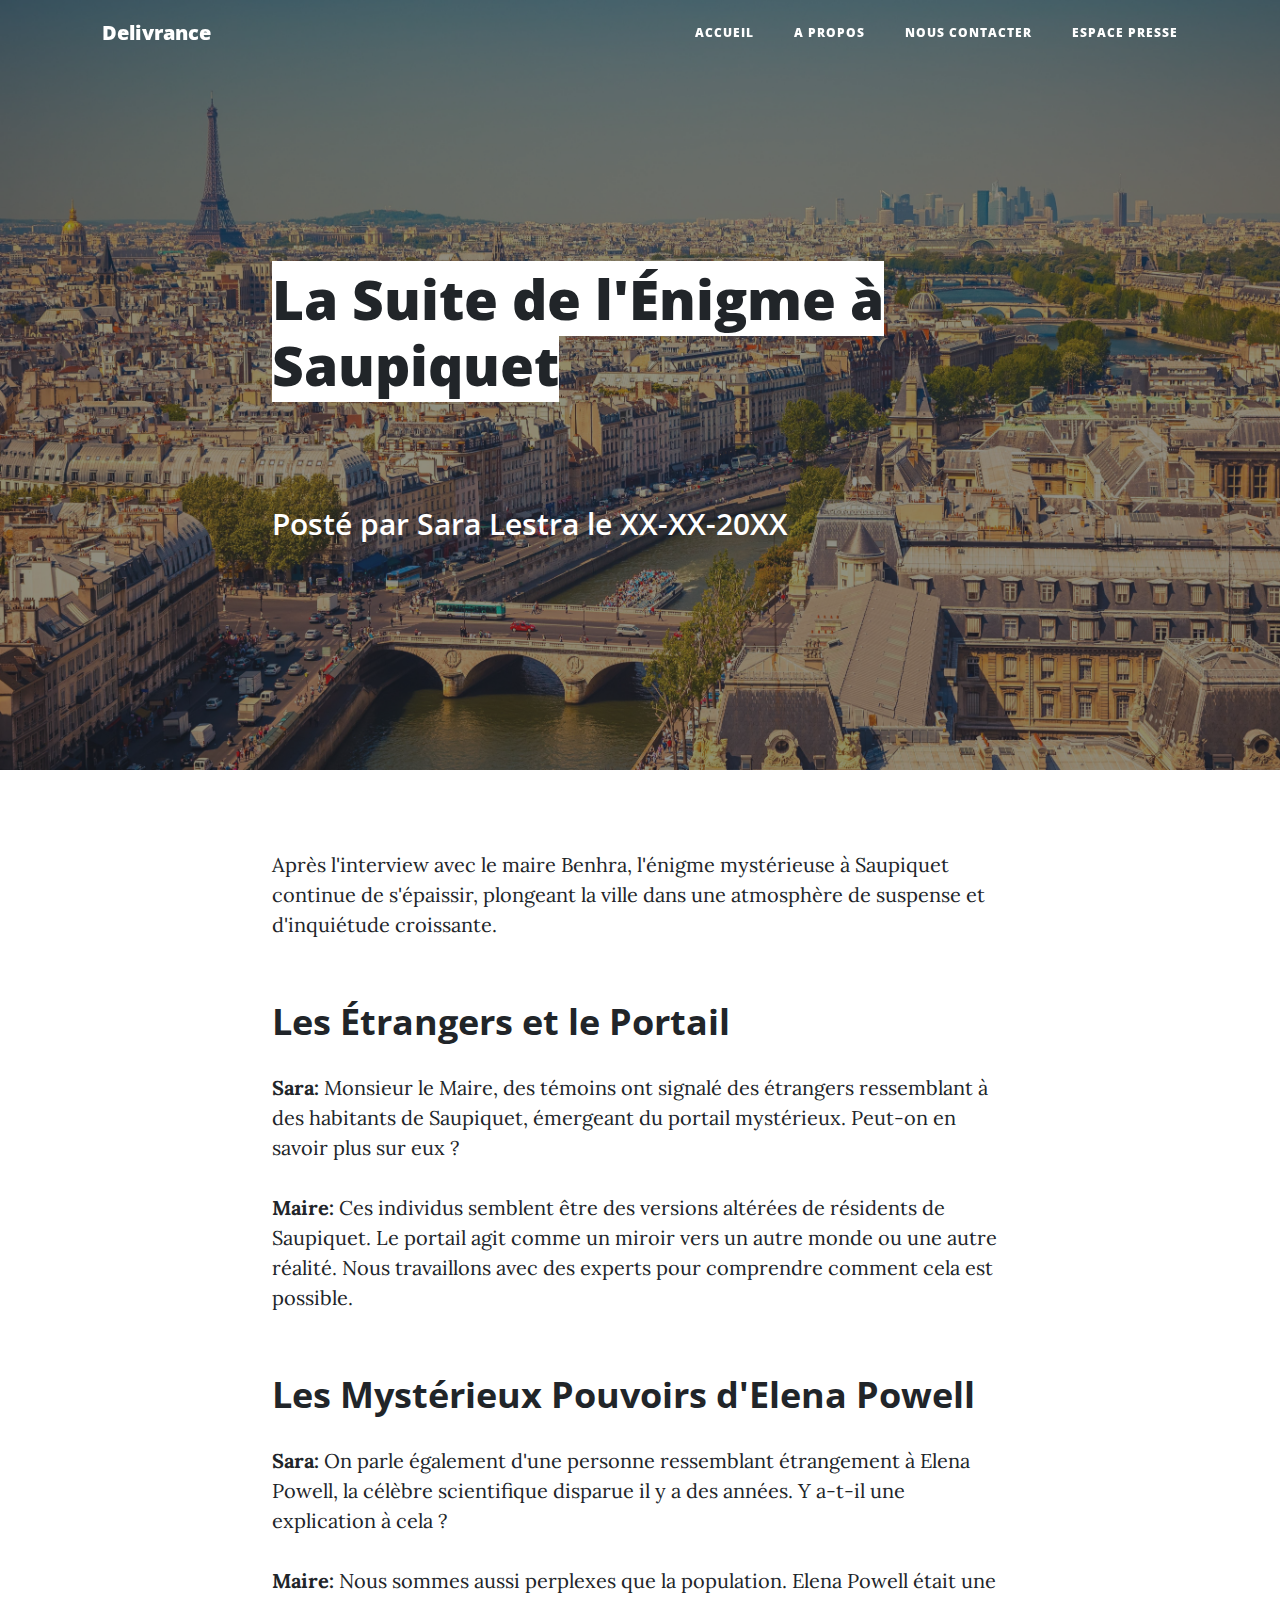
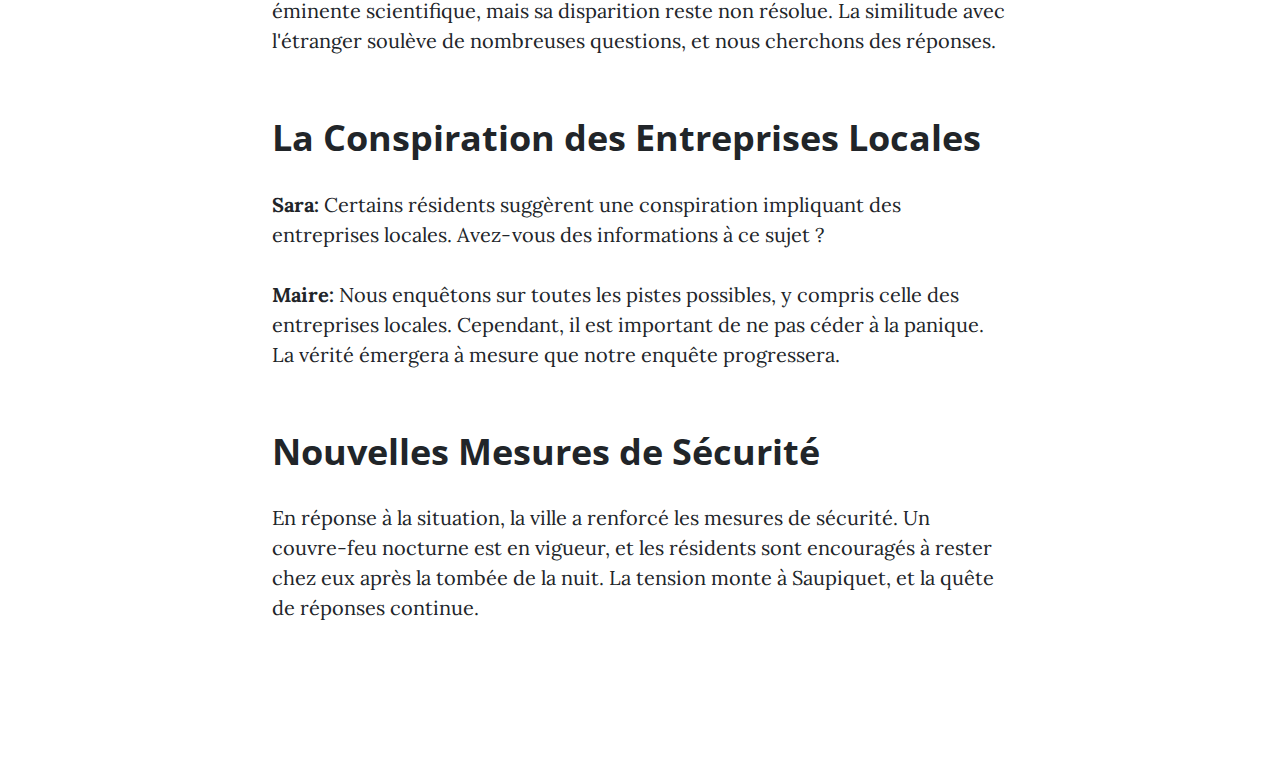
==== post-5.html @ 52b5d14c "Add context to post_5" ====
<!DOCTYPE html>
<html lang="en">
<head>
    <meta charset="utf-8">
    <meta name="viewport" content="width=device-width, initial-scale=1.0, shrink-to-fit=no">
    <title>Suite de l'Énigme à Saupiquet</title>
    <meta name="description" content="De mystérieux trous à Saupiquet">
    <link rel="stylesheet" href="assets/bootstrap/css/bootstrap.min.css">
    <link rel="stylesheet" href="https://fonts.googleapis.com/css?family=Open+Sans:300italic,400italic,600italic,700italic,800italic,400,300,600,700,800&amp;display=swap">
    <link rel="stylesheet" href="https://fonts.googleapis.com/css?family=Lora:400,700,400italic,700italic&amp;display=swap">
    <link rel="stylesheet" href="assets/fonts/font-awesome.min.css">
</head>

<body>
    <nav class="navbar navbar-light navbar-expand-lg fixed-top" id="mainNav">
        <div class="container"><a class="navbar-brand" href="index.html">Delivrance</a><button data-bs-toggle="collapse" data-bs-target="#navbarResponsive" class="navbar-toggler" aria-controls="navbarResponsive" aria-expanded="false" aria-label="Toggle navigation"><i class="fa fa-bars"></i></button>
            <div class="collapse navbar-collapse" id="navbarResponsive">
                <ul class="navbar-nav ms-auto">
                    <li class="nav-item"><a class="nav-link" href="index.html">Accueil</a></li>
                    <li class="nav-item"><a class="nav-link" href="about.html">A PROPOS</a></li>
                    <li class="nav-item"><a class="nav-link" href="contact.html">NOUS CONTACTER</a></li>
                    <li class="nav-item"><a class="nav-link" href="espacepresse.html">ESPACE PRESSE</a></li>
                    <li class="nav-item"></li>
                </ul>
            </div>
        </div>
    </nav>
    <header class="masthead" style="background-image: url('assets/img/post-bg.jpg');">
        <div class="overlay"></div>
        <div class="container">
            <div class="row">
                <div class="col-md-10 col-lg-8 mx-auto position-relative">
                    <div class="post-heading">
                        <h1><br><strong><span style="color: rgb(33, 37, 41); background-color: rgb(255, 255, 255);">La Suite de l'Énigme à Saupiquet</span></strong><br><br></h1>
                        <h2 class="subheading"><br>Posté par Sara Lestra&nbsp;le XX-XX-20XX</span>
                    </div>
                </div>
            </div>
        </div>
    </header>
    <article>
        <div class="container">
            <div class="row">
                <div class="col-md-10 col-lg-8 mx-auto">
                    <p>Après l'interview avec le maire Benhra, l'énigme mystérieuse à Saupiquet continue de s'épaissir, plongeant la ville dans une atmosphère de suspense et d'inquiétude croissante.</p>
                    <h2 class="section-heading">Les Étrangers et le Portail</h2>
                    <p><strong>Sara:</strong> Monsieur le Maire, des témoins ont signalé des étrangers ressemblant à des habitants de Saupiquet, émergeant du portail mystérieux. Peut-on en savoir plus sur eux ?</p>
                    <p><strong>Maire:</strong> Ces individus semblent être des versions altérées de résidents de Saupiquet. Le portail agit comme un miroir vers un autre monde ou une autre réalité. Nous travaillons avec des experts pour comprendre comment cela est possible.</p>
                    <h2 class="section-heading">Les Mystérieux Pouvoirs d'Elena Powell</h2>
                    <p><strong>Sara:</strong> On parle également d'une personne ressemblant étrangement à Elena Powell, la célèbre scientifique disparue il y a des années. Y a-t-il une explication à cela ?</p>
                    <p><strong>Maire:</strong> Nous sommes aussi perplexes que la population. Elena Powell était une éminente scientifique, mais sa disparition reste non résolue. La similitude avec l'étranger soulève de nombreuses questions, et nous cherchons des réponses.</p>
                    <h2 class="section-heading">La Conspiration des Entreprises Locales</h2>
                    <p><strong>Sara:</strong> Certains résidents suggèrent une conspiration impliquant des entreprises locales. Avez-vous des informations à ce sujet ?</p>
                    <p><strong>Maire:</strong> Nous enquêtons sur toutes les pistes possibles, y compris celle des entreprises locales. Cependant, il est important de ne pas céder à la panique. La vérité émergera à mesure que notre enquête progressera.</p>
                    <h2 class="section-heading">Nouvelles Mesures de Sécurité</h2>
                    <p>En réponse à la situation, la ville a renforcé les mesures de sécurité. Un couvre-feu nocturne est en vigueur, et les résidents sont encouragés à rester chez eux après la tombée de la nuit. La tension monte à Saupiquet, et la quête de réponses continue.</p>
                </div>
            </div>
        </div>
    </article>
    <footer>
        <div class="container">
            <div class="row">
                <div class="col-md-10 col-lg-8 mx-auto">
                    
                </div>
            </div>
        </div>
    </footer>
    <script src="assets/bootstrap/js/bootstrap.min.js"></script>
    <script src="assets/js/clean-blog.js"></script>
</body>

</html>
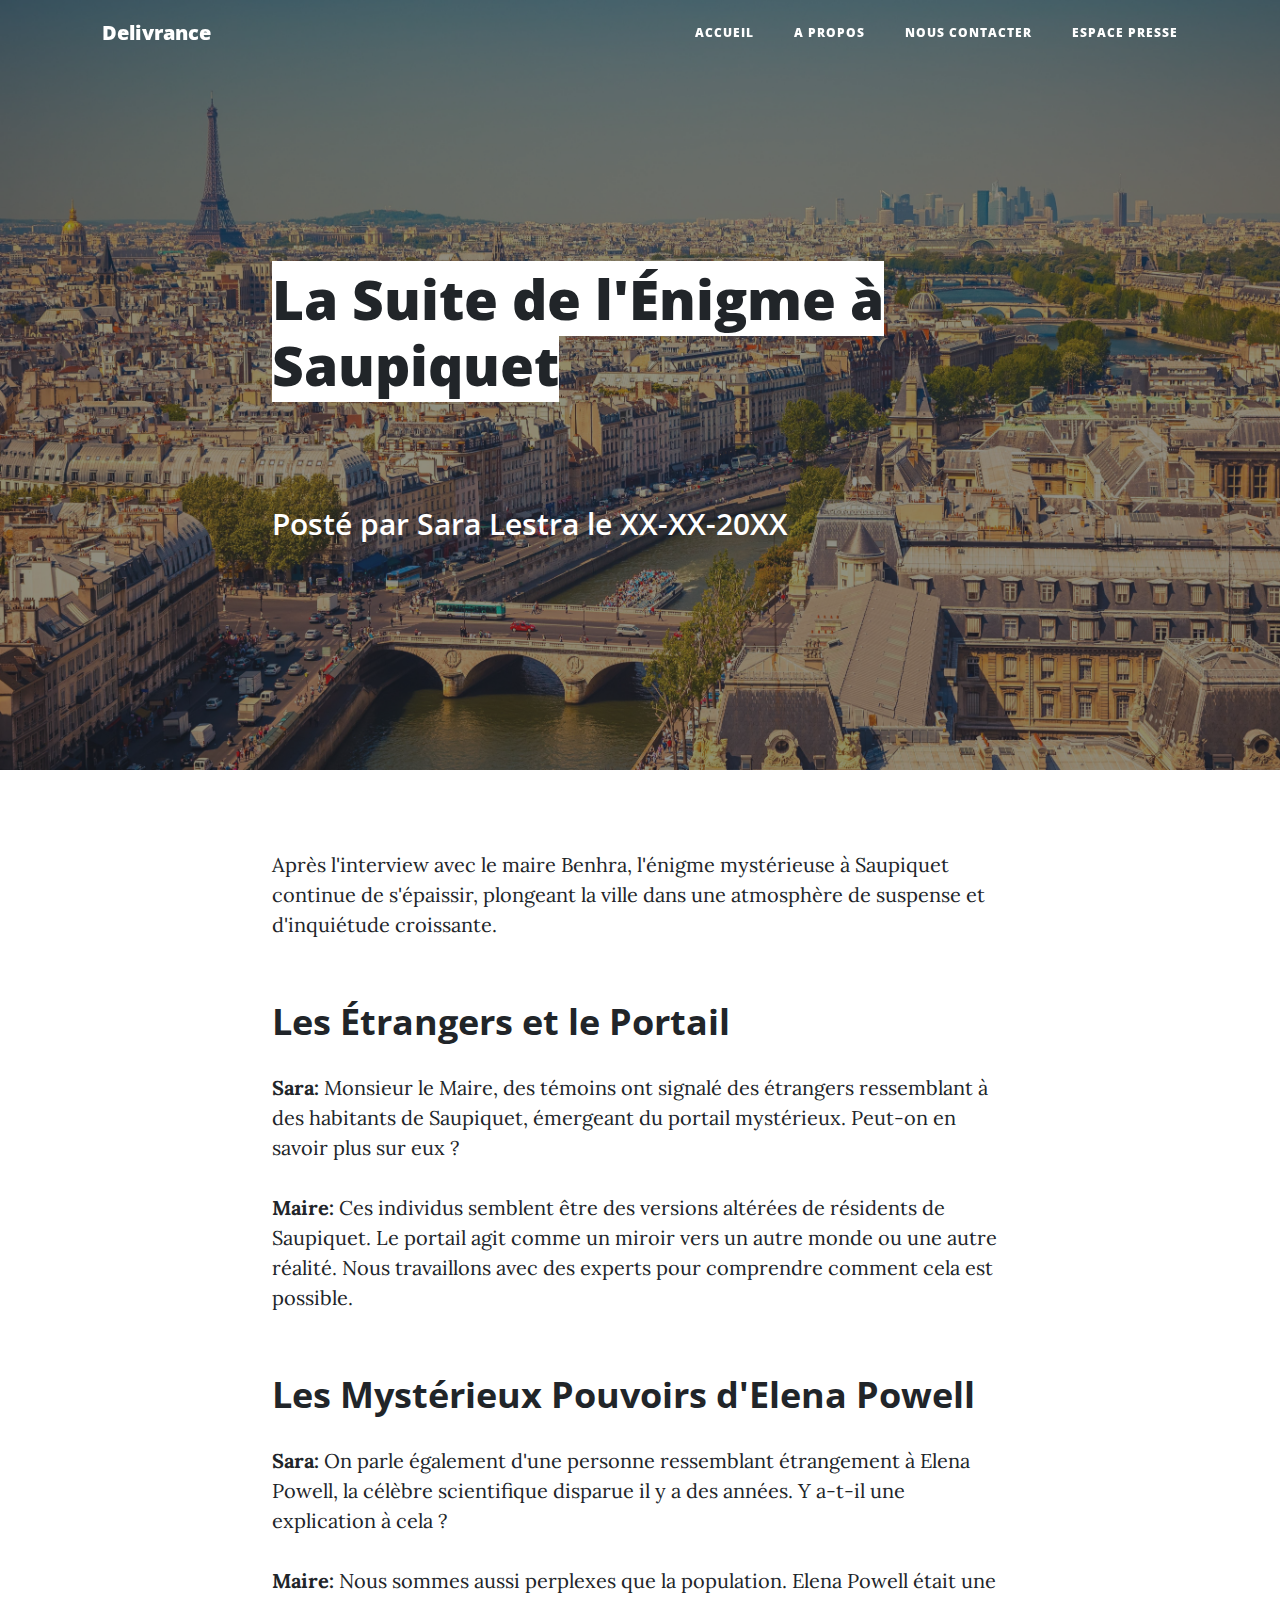
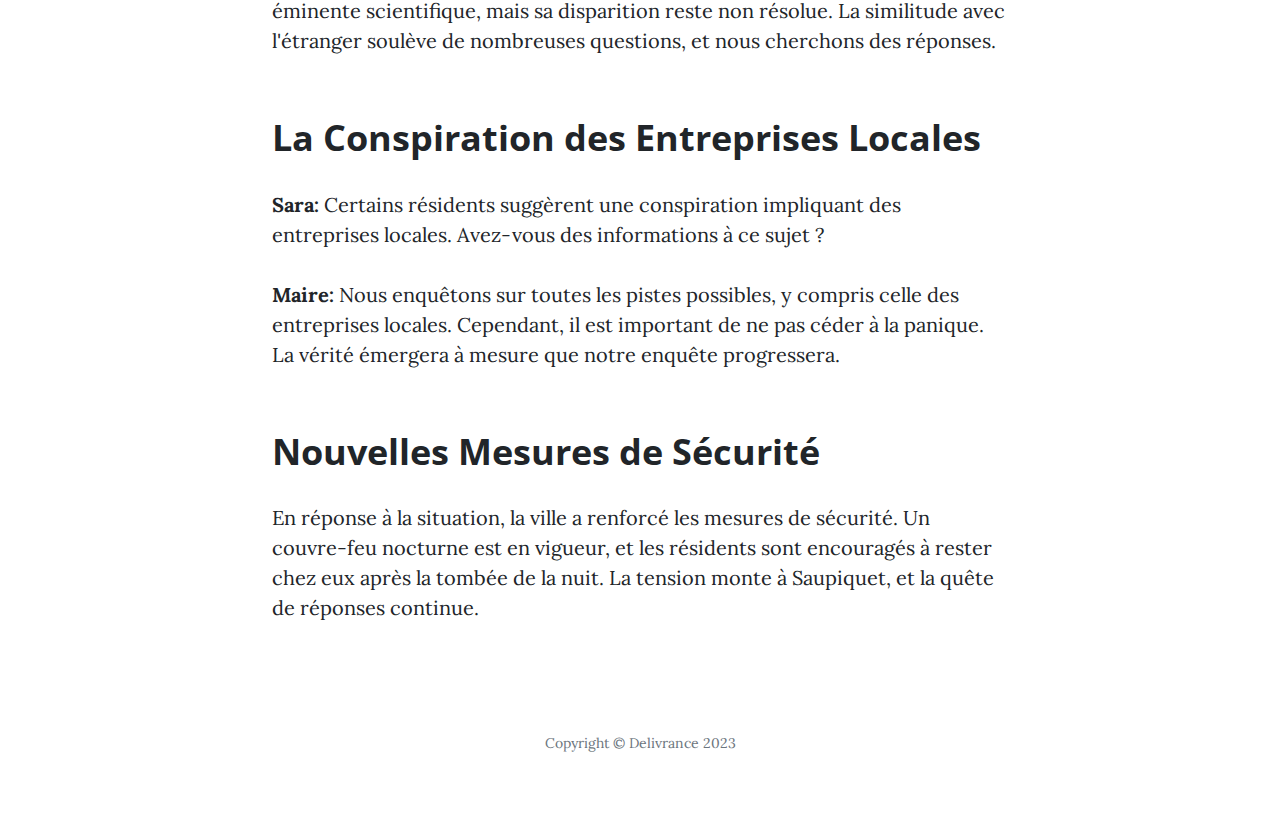
==== commit 0a36a24f: "Add a footer" ====
--- a/post-5.html
+++ b/post-5.html
@@ -62,7 +62,7 @@
         <div class="container">
             <div class="row">
                 <div class="col-md-10 col-lg-8 mx-auto">
-                    
+                    <p class="text-muted copyright">Copyright&nbsp;©&nbsp;Delivrance 2023</p>
                 </div>
             </div>
         </div>
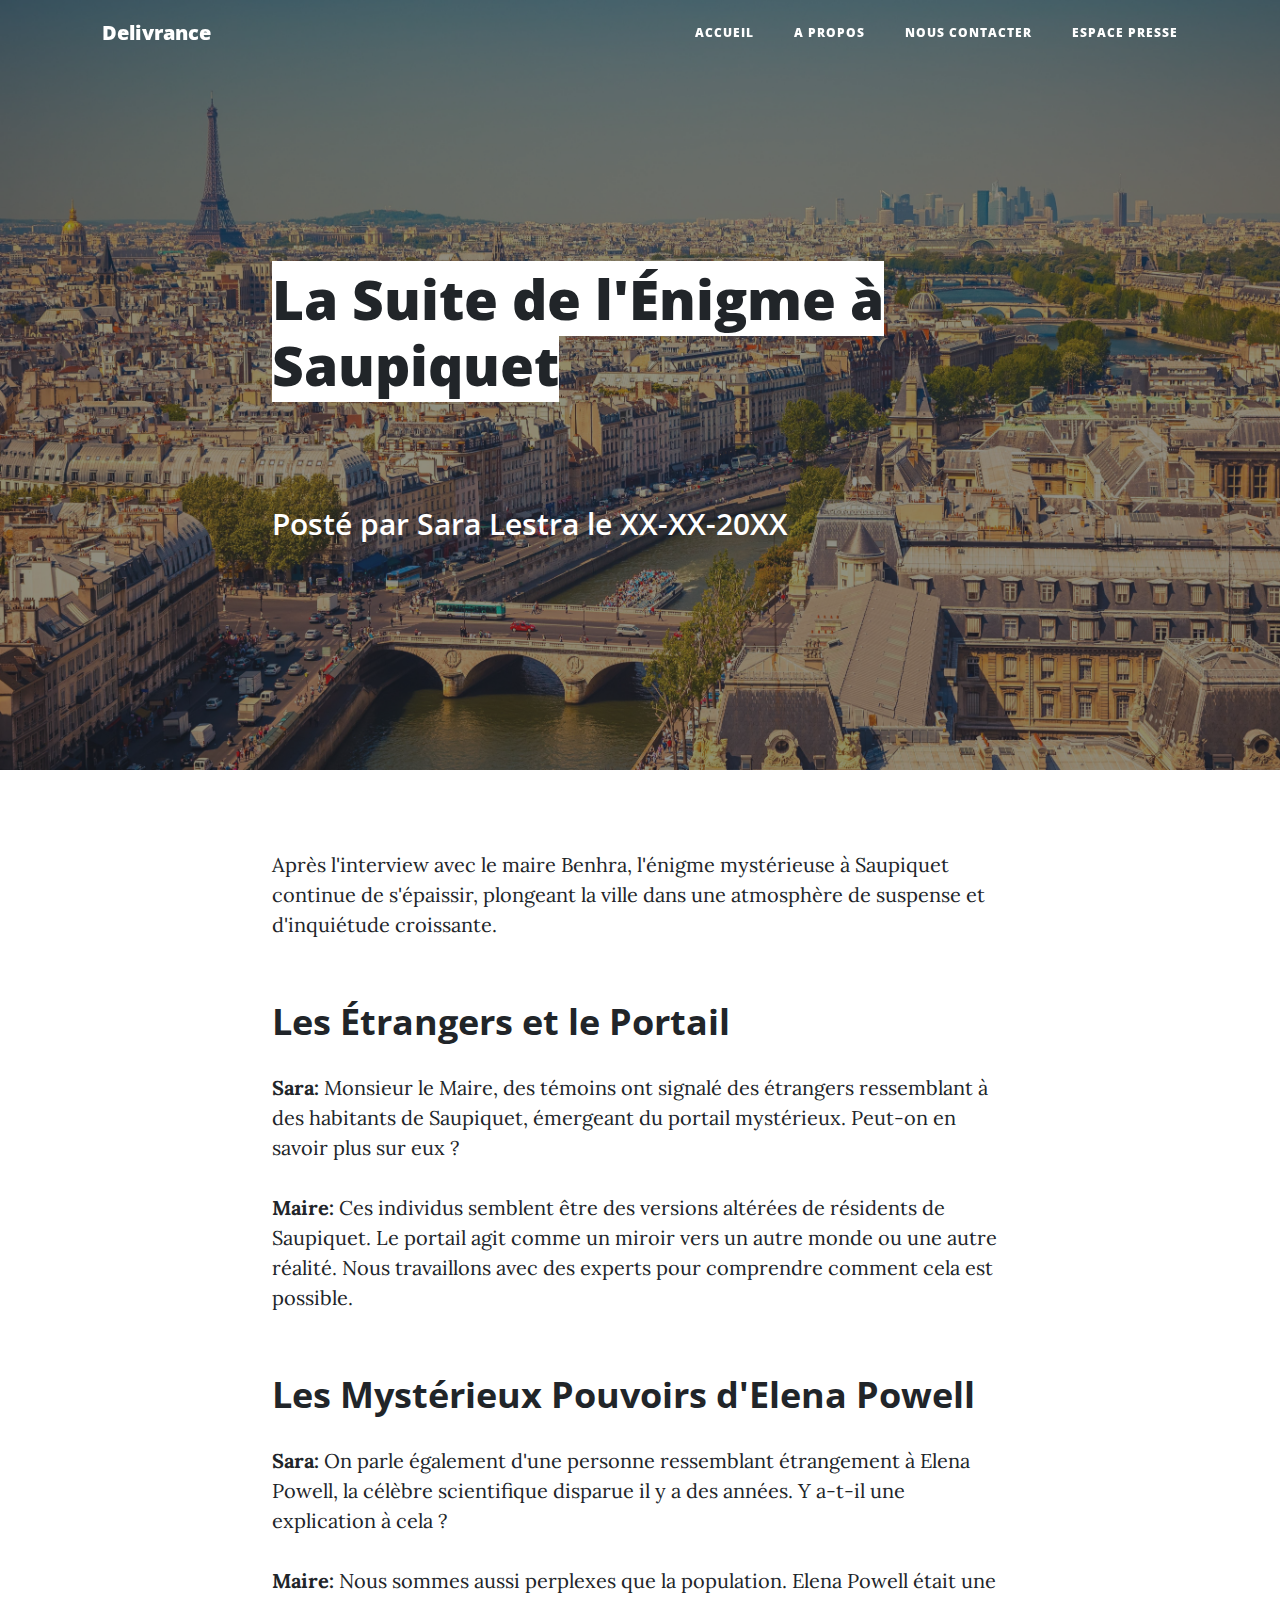
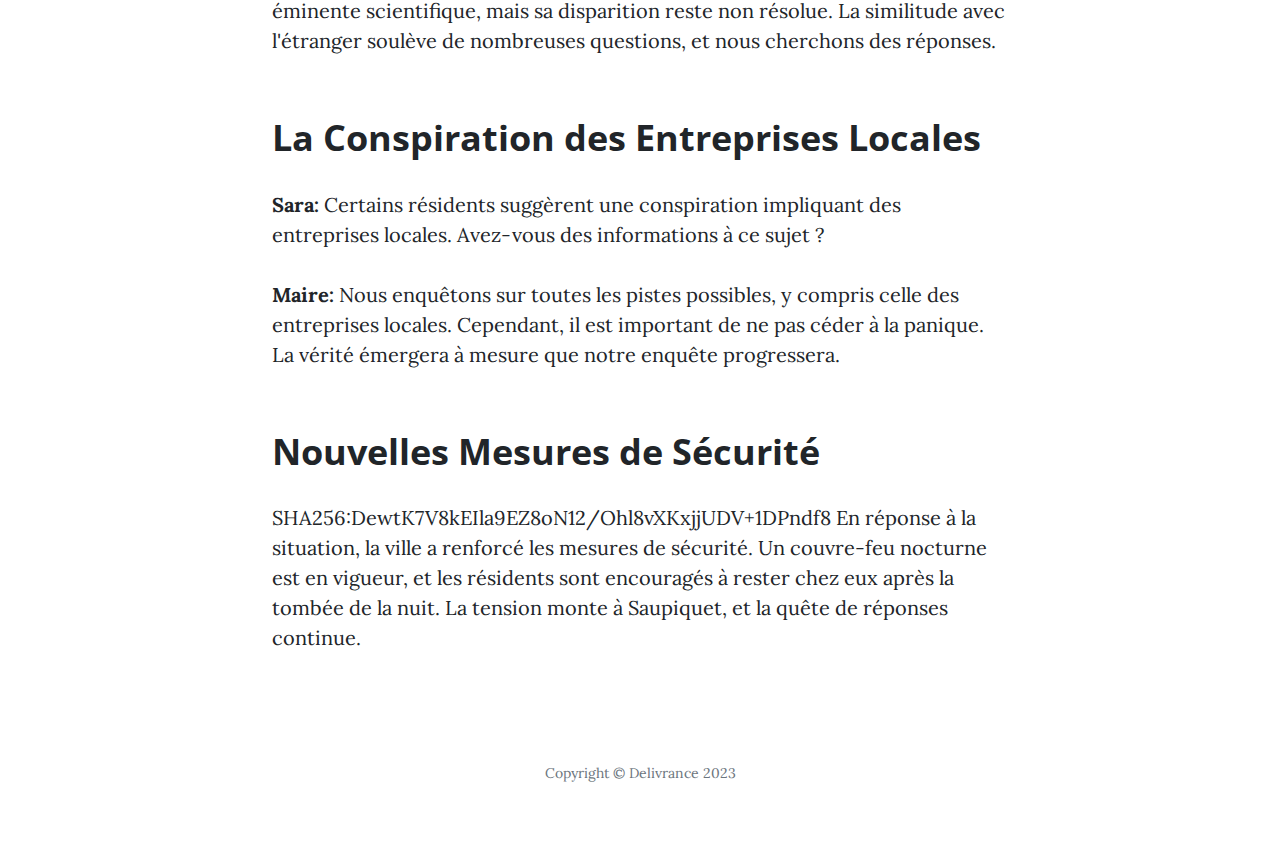
==== commit a7fe874e: "Add a key" ====
--- a/post-5.html
+++ b/post-5.html
@@ -53,7 +53,8 @@
                     <p><strong>Sara:</strong> Certains résidents suggèrent une conspiration impliquant des entreprises locales. Avez-vous des informations à ce sujet ?</p>
                     <p><strong>Maire:</strong> Nous enquêtons sur toutes les pistes possibles, y compris celle des entreprises locales. Cependant, il est important de ne pas céder à la panique. La vérité émergera à mesure que notre enquête progressera.</p>
                     <h2 class="section-heading">Nouvelles Mesures de Sécurité</h2>
-                    <p>En réponse à la situation, la ville a renforcé les mesures de sécurité. Un couvre-feu nocturne est en vigueur, et les résidents sont encouragés à rester chez eux après la tombée de la nuit. La tension monte à Saupiquet, et la quête de réponses continue.</p>
+                    <p>SHA256:DewtK7V8kEIla9EZ8oN12/Ohl8vXKxjjUDV+1DPndf8
+                        En réponse à la situation, la ville a renforcé les mesures de sécurité. Un couvre-feu nocturne est en vigueur, et les résidents sont encouragés à rester chez eux après la tombée de la nuit. La tension monte à Saupiquet, et la quête de réponses continue.</p>
                 </div>
             </div>
         </div>
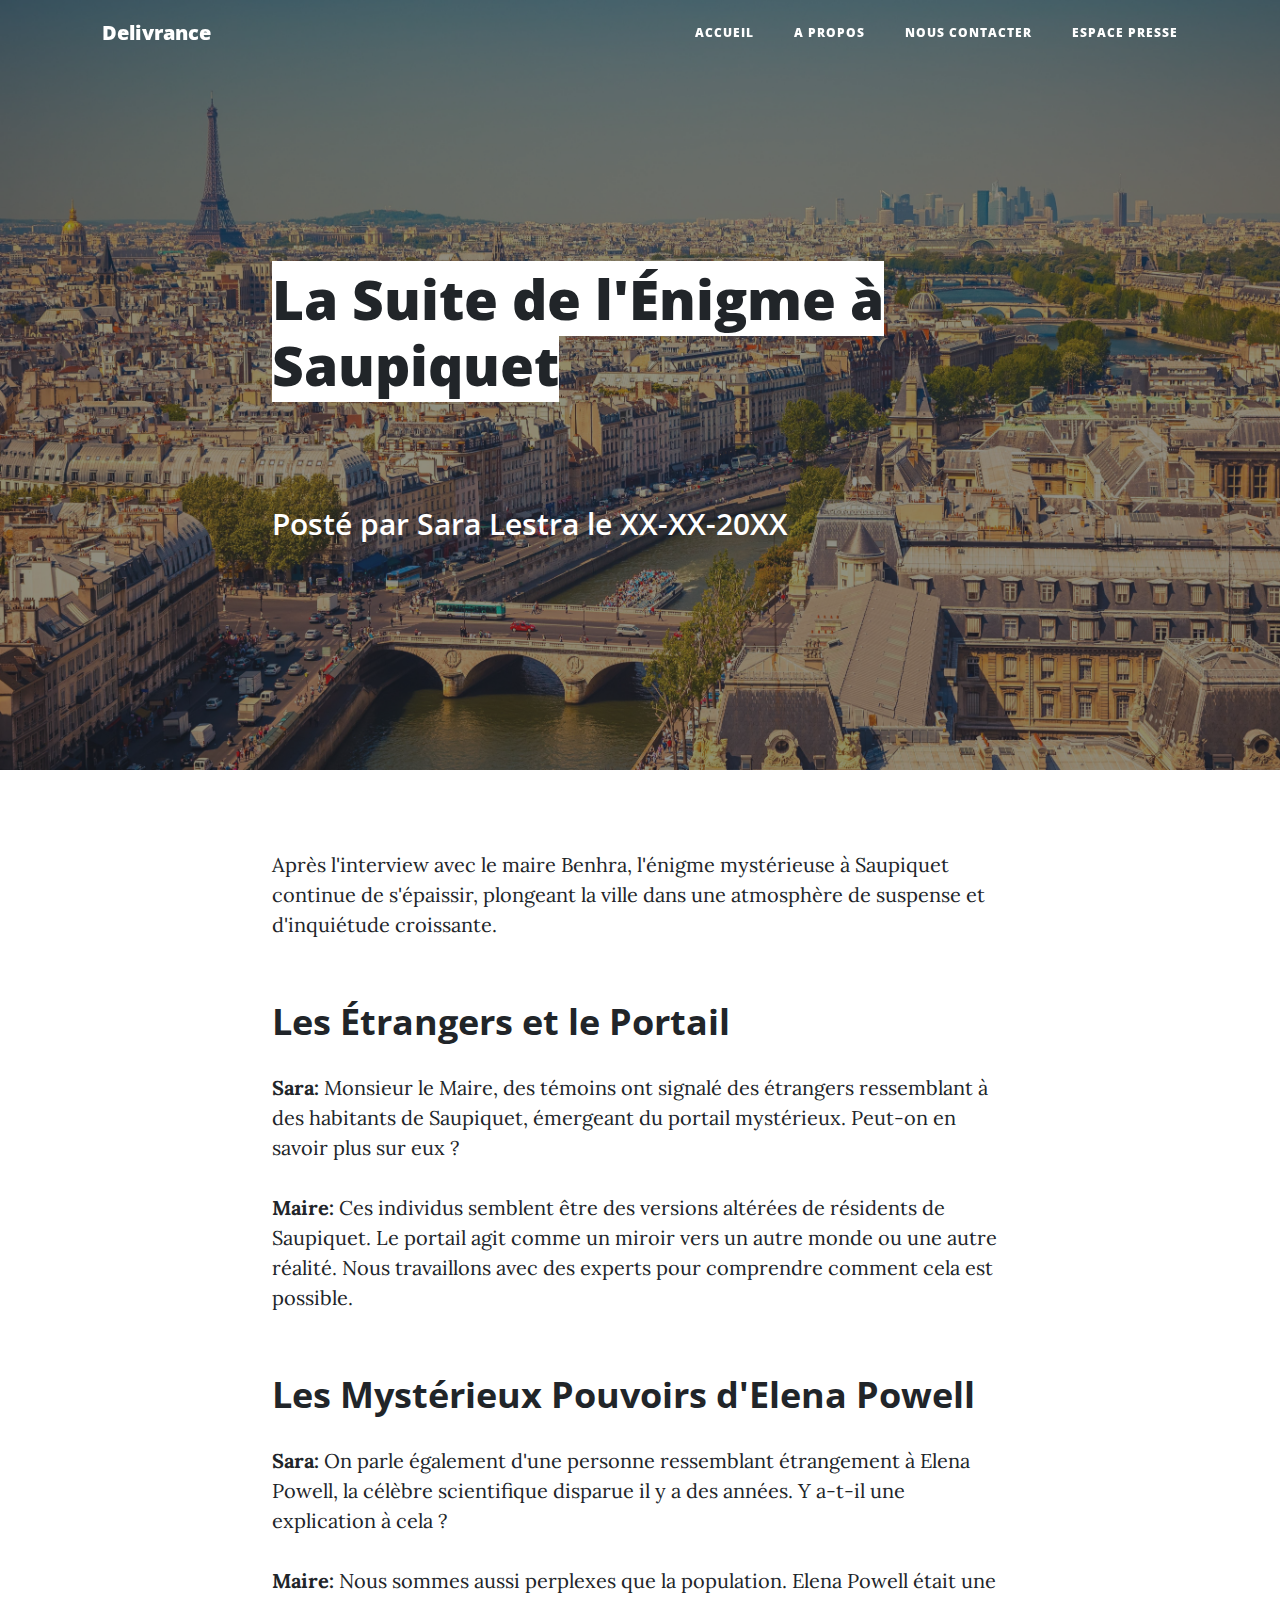
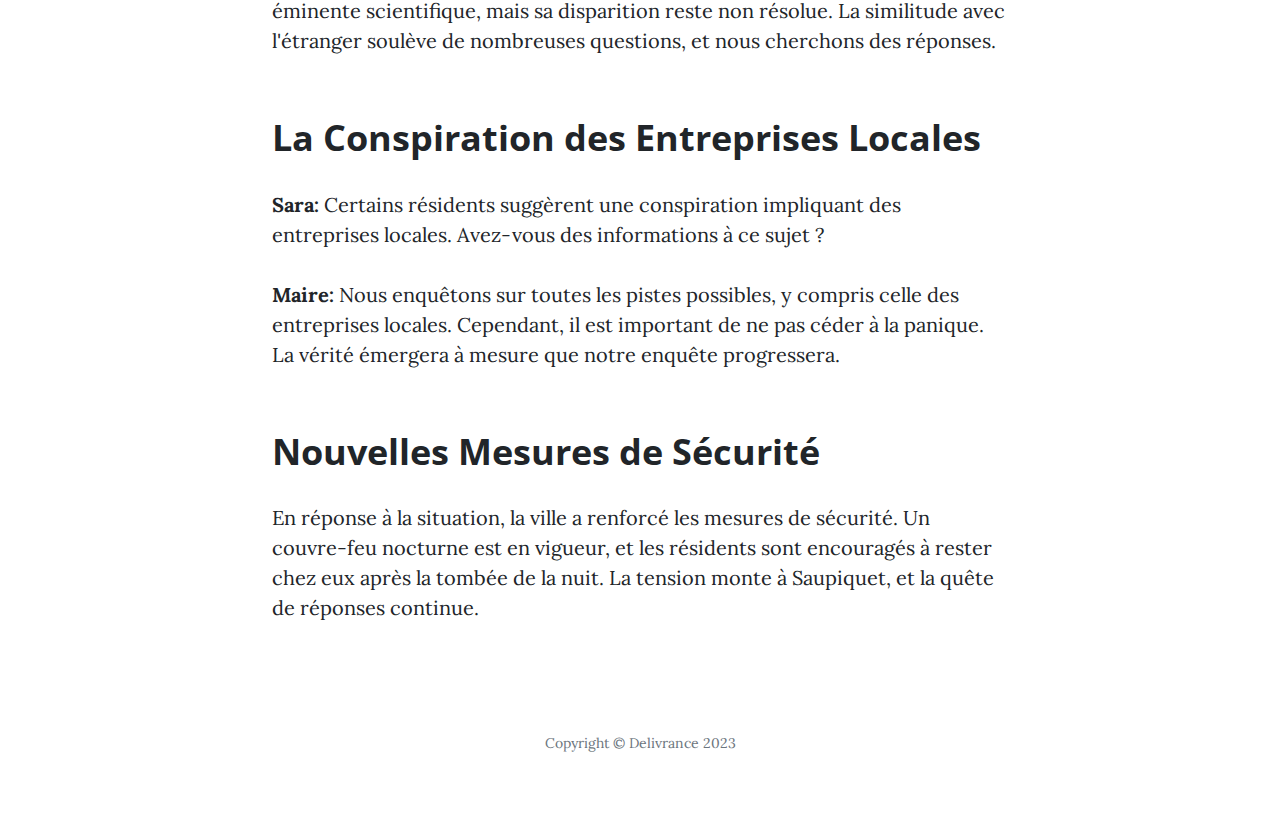
==== commit 80c471dc: "Add a key 2" ====
--- a/post-5.html
+++ b/post-5.html
@@ -53,8 +53,7 @@
                     <p><strong>Sara:</strong> Certains résidents suggèrent une conspiration impliquant des entreprises locales. Avez-vous des informations à ce sujet ?</p>
                     <p><strong>Maire:</strong> Nous enquêtons sur toutes les pistes possibles, y compris celle des entreprises locales. Cependant, il est important de ne pas céder à la panique. La vérité émergera à mesure que notre enquête progressera.</p>
                     <h2 class="section-heading">Nouvelles Mesures de Sécurité</h2>
-                    <p>SHA256:DewtK7V8kEIla9EZ8oN12/Ohl8vXKxjjUDV+1DPndf8
-                        En réponse à la situation, la ville a renforcé les mesures de sécurité. Un couvre-feu nocturne est en vigueur, et les résidents sont encouragés à rester chez eux après la tombée de la nuit. La tension monte à Saupiquet, et la quête de réponses continue.</p>
+                    <p>En réponse à la situation, la ville a renforcé les mesures de sécurité. Un couvre-feu nocturne est en vigueur, et les résidents sont encouragés à rester chez eux après la tombée de la nuit. La tension monte à Saupiquet, et la quête de réponses continue.</p>
                 </div>
             </div>
         </div>
